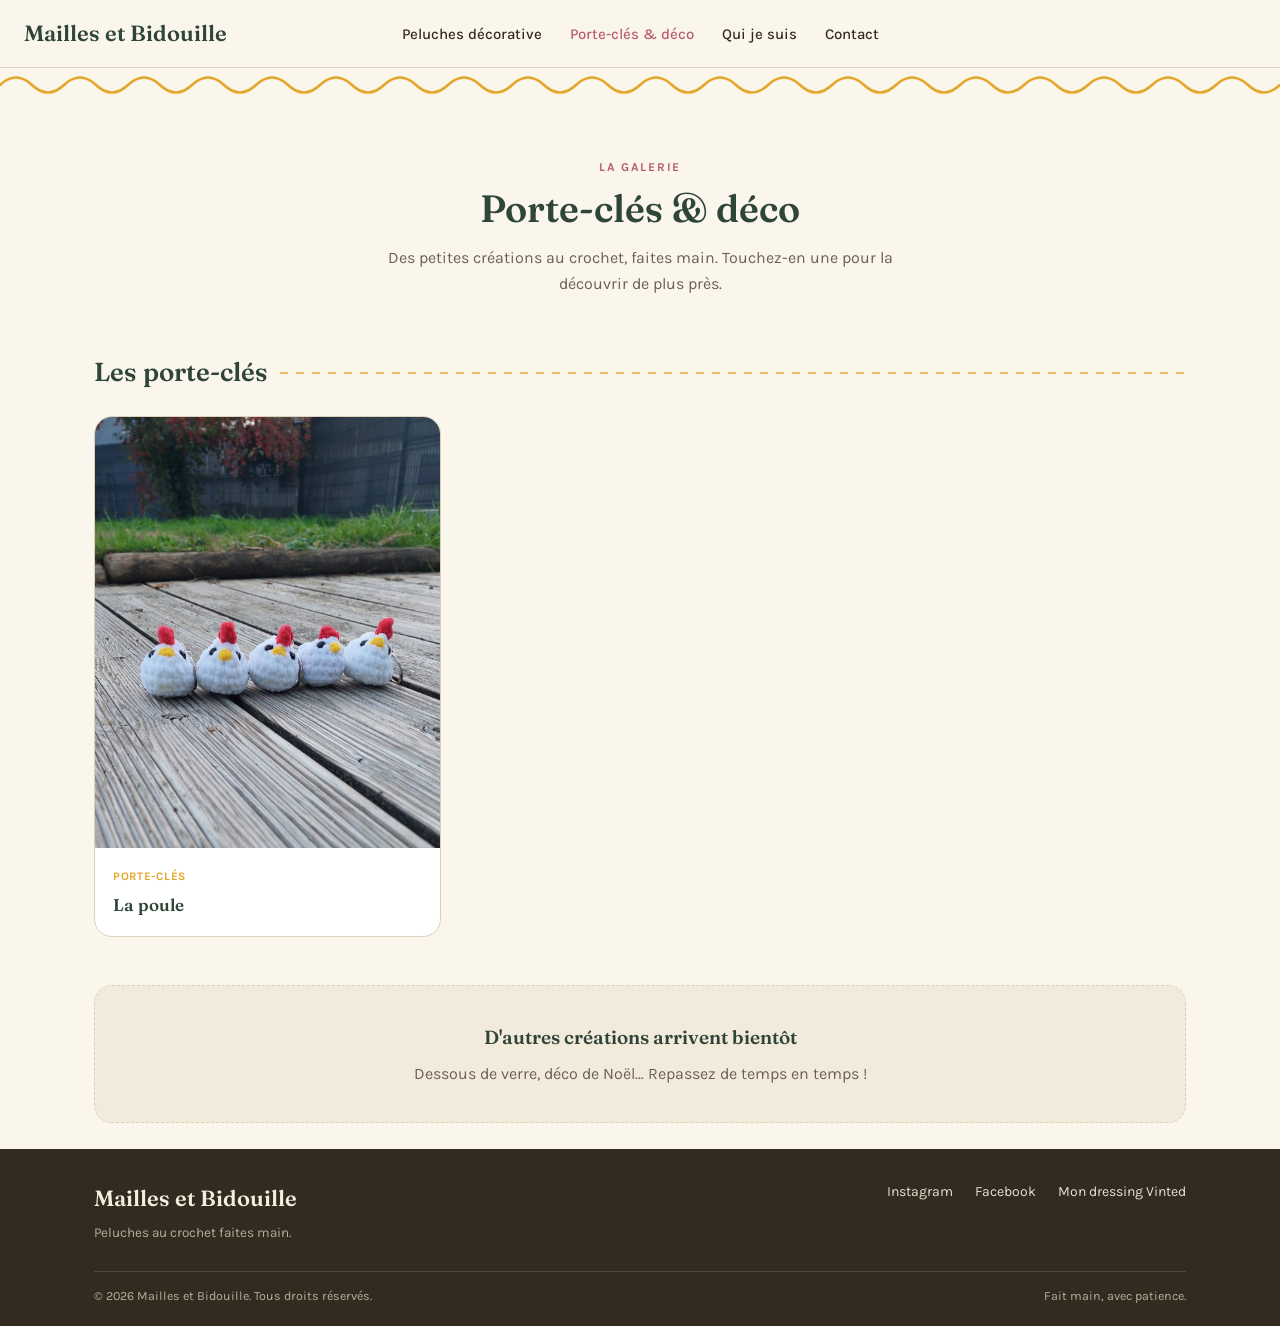
==== accessoires.html @ 217d14b4 "Add files via upload" ====
<!DOCTYPE html>
<html lang="fr">
<head>
<meta charset="UTF-8">
<meta name="viewport" content="width=device-width, initial-scale=1.0">
<title>Porte-clés & déco - Mailles et Bidouille</title>
<meta name="description" content="Les porte-clés et la déco au crochet de Mailles et Bidouille, faits main.">
<link rel="preconnect" href="https://fonts.googleapis.com">
<link rel="preconnect" href="https://fonts.gstatic.com" crossorigin>
<link href="https://fonts.googleapis.com/css2?family=Fraunces:ital,opsz,wght@0,9..144,400;0,9..144,600;1,9..144,500&family=Karla:wght@400;500;700&display=swap" rel="stylesheet">
<link rel="stylesheet" href="style.css">
</head>
<body>

<header>
  <div class="nav">
    <a href="index.html" class="logo">
      Mailles et Bidouille
    </a>
    <nav class="links">
    <a href="peluches.html">Peluches décorative</a>
    <a href="accessoires.html" class="active">Porte-clés &amp; déco</a>      
    <a href="index.html#atelier">Qui je suis</a>
      <a href="index.html#contact">Contact</a>
    </nav>
    <!--<a href="index.html#contact" class="nav-cta">Me contacter</a>-->
    <button class="burger" aria-label="Ouvrir le menu" aria-expanded="false" aria-controls="mobile-panel"><span></span><span></span><span></span></button>
  </div>
  <div class="mobile-panel" id="mobile-panel">
    <a href="peluches.html">Peluches décorative</a>
    <a href="accessoires.html">Porte-clés &amp; déco</a>
    <a href="index.html#atelier">Qui je suis</a>
    <a href="index.html#contact">Contact</a>
  </div>
</header>

<svg class="stitch-divider" viewBox="0 0 1200 34" preserveAspectRatio="none" aria-hidden="true">
  <path d="M0 17 Q 15 2, 30 17 T 60 17 T 90 17 T 120 17 T 150 17 T 180 17 T 210 17 T 240 17 T 270 17 T 300 17 T 330 17 T 360 17 T 390 17 T 420 17 T 450 17 T 480 17 T 510 17 T 540 17 T 570 17 T 600 17 T 630 17 T 660 17 T 690 17 T 720 17 T 750 17 T 780 17 T 810 17 T 840 17 T 870 17 T 900 17 T 930 17 T 960 17 T 990 17 T 1020 17 T 1050 17 T 1080 17 T 1110 17 T 1140 17 T 1170 17 T 1200 17"/>
</svg>

<main>
  <div class="page-head wrap">
    <span class="eyebrow">La galerie</span>
    <h1>Porte-clés & déco</h1>
    <p>Des petites créations au crochet, faites main. Touchez-en une pour la découvrir de plus près.</p>
  </div>

  <!-- La galerie est créée automatiquement à partir du fichier peluches-data.js -->
  <div id="gallery" data-categorie="accessoire"></div>

  <div class="wrap">
    <div class="soon-card">
      <h3>D'autres créations arrivent bientôt</h3>
      <p style="margin:6px 0 0;">Dessous de verre, déco de Noël… Repassez de temps en temps !</p>
    </div>
  </div>
  <br>
</main>

<footer>
  <div class="wrap">
    <div class="footer-top">
      <div>
        <a href="index.html" class="logo">
          Mailles et Bidouille
        </a>
        <p style="font-size:13.5px;color:#B7AF9C;margin-top:10px;max-width:34ch;">Peluches au crochet faites main.</p>
      </div>
      
      <div class="footer-social" data-social></div>
    </div>
    <div class="footer-bottom">
      <span>© 2026 Mailles et Bidouille. Tous droits réservés.</span>
      <span>Fait main, avec patience.</span>
    </div>
  </div>
</footer>

<script src="peluches-data.js"></script>
<script src="script.js"></script>
</body>
</html>
---- style.css ----
:root{
  --cream:#FAF6EC; --cream-2:#F2EBDC; --pine:#2F4538; --pine-light:#3F5B49;
  --mustard:#E3A72C; --berry:#B85C6B; --ink:#332A20; --ink-soft:#6B6053;
  --line:#DCD2BC; --radius:18px;
}
*{box-sizing:border-box;}
html{scroll-behavior:smooth;}
body{margin:0;background:var(--cream);color:var(--ink);font-family:'Karla',sans-serif;line-height:1.6;}
h1,h2,h3{font-family:'Fraunces',serif;font-weight:600;color:var(--pine);margin:0 0 0.5rem;}
a{color:inherit;text-decoration:none;}
img{max-width:100%;display:block;}
.wrap{max-width:1140px;margin:0 auto;padding:0 24px;}

/* --- header / nav --- */
header{position:sticky;top:0;z-index:50;background:rgba(250,246,236,0.92);backdrop-filter:blur(6px);border-bottom:1px solid var(--line);}
/*.nav{display:flex;align-items:center;justify-content:space-between;padding:16px 24px;}
*/
.nav{display:grid;grid-template-columns:1fr auto 1fr;align-items:center;padding:16px 24px;}
.logo{justify-self:start;}
.burger{grid-column:3;justify-self:end;}


.logo{font-family:'Fraunces',serif;font-weight:600;font-size:22px;color:var(--pine);display:flex;align-items:center;gap:8px;}
.logo svg{width:26px;height:26px;flex-shrink:0;}
nav.links{display:flex;gap:28px;font-size:15px;font-weight:500;align-items:center;}
nav.links a{position:relative;padding:4px 0;color:var(--ink);}
nav.links a.active{color:var(--berry);}
nav.links a:hover{color:var(--berry);}
.has-dropdown{position:relative;}
.dd-toggle{display:flex;align-items:center;gap:5px;cursor:pointer;}
.dd-toggle svg{width:11px;height:11px;transition:transform .15s ease;}
.has-dropdown:hover .dd-toggle svg{transform:rotate(180deg);}
.dropdown{position:absolute;top:100%;left:50%;transform:translateX(-50%);background:#fff;border:1px solid var(--line);border-radius:12px;padding:8px;min-width:180px;box-shadow:0 10px 24px rgba(51,42,32,0.1);opacity:0;visibility:hidden;translate:0 6px;transition:opacity .15s ease,visibility .15s ease,translate .15s ease;}
.has-dropdown:hover .dropdown{opacity:1;visibility:visible;translate:0 0;}
.dropdown a{display:flex;align-items:center;justify-content:space-between;padding:9px 12px;border-radius:8px;font-size:14.5px;}
.dropdown a:hover{background:var(--cream-2);color:var(--berry);}
.dropdown .soon{font-size:10.5px;color:var(--ink-soft);font-weight:700;text-transform:uppercase;letter-spacing:.04em;}
.nav-cta{background:var(--pine);color:var(--cream);padding:10px 20px;border-radius:999px;font-weight:700;font-size:14px;white-space:nowrap;}
.nav-cta:hover{background:var(--pine-light);}

/* --- mobile menu --- */
.burger{display:none;background:none;border:none;padding:6px;cursor:pointer;}
.burger span{display:block;width:22px;height:2px;background:var(--pine);margin:5px 0;border-radius:2px;transition:transform .2s ease,opacity .2s ease;}
.burger.open span:nth-child(1){transform:translateY(7px) rotate(45deg);}
.burger.open span:nth-child(2){opacity:0;}
.burger.open span:nth-child(3){transform:translateY(-7px) rotate(-45deg);}
.mobile-panel{display:none;flex-direction:column;gap:2px;padding:8px 24px 18px;border-bottom:1px solid var(--line);background:var(--cream);}
.mobile-panel.open{display:flex;}
.mobile-panel a{padding:12px 4px;font-size:15.5px;font-weight:500;border-bottom:1px solid var(--line);}
.mobile-panel a:last-child{border-bottom:none;}
.mobile-panel .soon{font-size:11px;color:var(--ink-soft);margin-left:6px;}

@media (max-width:760px){
  nav.links,.nav-cta{display:none;}
  .burger{display:block;}
}

/* --- stitch divider --- */
.stitch-divider{width:100%;height:34px;display:block;margin:0;}
.stitch-divider path{fill:none;stroke:var(--mustard);stroke-width:2.5;stroke-linecap:round;}

/* --- buttons --- */
.btn{display:inline-flex;align-items:center;gap:8px;padding:14px 26px;border-radius:999px;font-weight:700;font-size:15px;transition:transform .15s ease;}
.btn-primary{background:var(--pine);color:var(--cream);}
.btn-primary:hover{background:var(--pine-light);transform:translateY(-1px);}
.btn-secondary{background:transparent;color:var(--pine);border:1.5px solid var(--pine);}
.btn-secondary:hover{background:var(--cream-2);transform:translateY(-1px);}

/* --- hero --- */
.hero{padding:80px 0 60px;}
.hero .wrap{display:grid;grid-template-columns:1.1fr 0.9fr;gap:48px;align-items:center;}
.hero .eyebrow{text-transform:uppercase;letter-spacing:0.14em;font-size:12.5px;font-weight:700;color:var(--berry);margin-bottom:14px;display:block;}
.hero h1{font-size:48px;line-height:1.12;letter-spacing:-0.01em;}
.hero h1 em{font-style:italic;color:var(--berry);}
.hero p.lead{font-size:17px;color:var(--ink-soft);max-width:44ch;margin:18px 0 30px;}
.hero-actions{display:flex;gap:14px;flex-wrap:wrap;}
.hero-art{position:relative;aspect-ratio:1/1;border-radius:28px;background:linear-gradient(155deg,#EFE2C2,#E7D3B0);display:flex;align-items:center;justify-content:center;overflow:hidden;}
.hero-art img{width:100%;height:100%;object-fit:cover;object-position:center 40%;}
@media (max-width:820px){
  .hero{padding-top:48px;}
  .hero .wrap{grid-template-columns:1fr;}
  .hero h1{font-size:34px;}
  .hero-art{order:-1;aspect-ratio:16/10;}
}

/* --- section shells --- */
section{padding:64px 0;}
.section-head{max-width:640px;margin-bottom:40px;}
.section-head .eyebrow{text-transform:uppercase;letter-spacing:0.14em;font-size:12px;font-weight:700;color:var(--berry);display:block;margin-bottom:10px;}
.section-head h2{font-size:30px;}
.section-head p{color:var(--ink-soft);font-size:16px;}
.page-head{padding:56px 0 20px;text-align:center;}
.page-head .eyebrow{text-transform:uppercase;letter-spacing:.14em;font-size:12px;font-weight:700;color:var(--berry);display:block;margin-bottom:10px;}
.page-head h1{font-size:38px;line-height:1.15;}
@media (max-width:560px){ .page-head h1{font-size:30px;} }
.page-head p{color:var(--ink-soft);font-size:16px;max-width:52ch;margin:14px auto 0;}

/* --- about --- */
.about{background:var(--cream-2);}
.about .wrap{display:grid;grid-template-columns:0.85fr 1.15fr;gap:48px;align-items:center;}
.about-photo{aspect-ratio:4/5;border-radius:20px;background:#E4D6BC;display:flex;align-items:center;justify-content:center;color:var(--ink-soft);font-size:13px;border:1px solid var(--line);}
.about-text p{font-size:16px;color:var(--ink-soft);margin-bottom:16px;}
.about .wrap.solo{grid-template-columns:1fr;max-width:780px;}
.nav-cta{margin-left:16px;}
@media (max-width:820px){ .about .wrap{grid-template-columns:1fr;} }

/* --- creations / cards grid --- */
.grid-3{display:grid;grid-template-columns:repeat(3,1fr);gap:26px;}
.grid-2{display:grid;grid-template-columns:repeat(2,1fr);gap:28px;}
.card{background:#fff;border:1px solid var(--line);border-radius:var(--radius);overflow:hidden;}
.card-img{aspect-ratio:1/1;background:linear-gradient(160deg,#F0E4CB,#E3D2AF);display:flex;align-items:center;justify-content:center;color:var(--ink-soft);font-size:12.5px;text-align:center;padding:12px;}
.card-img img{width:100%;height:100%;object-fit:cover;}
.card-img.tall{aspect-ratio:4/5;padding:0;}
.card-img.tall img{object-position:center 40%;}
.card-img.tall img[src*="poulpe"]{object-position:center 15%;}
.card-img img[data-zoom]{cursor:zoom-in;}
.card-body.compact{padding:14px 18px 18px;}
.card-body.compact h3{font-size:17px;margin:4px 0 0;}

/* --- familles de la galerie --- */
.gallery-section{padding:36px 0 12px;}
.gallery-title{font-size:26px;margin-bottom:22px;display:flex;align-items:center;gap:12px;}
.gallery-title::after{content:"";flex:1;height:2px;background:repeating-linear-gradient(90deg,var(--mustard) 0 8px,transparent 8px 16px);opacity:.7;}

/* --- agrandissement photo --- */
.lightbox{position:fixed;inset:0;background:rgba(51,42,32,0.92);display:none;align-items:center;justify-content:center;padding:24px;z-index:100;cursor:zoom-out;}
.lightbox.open{display:flex;}
.lightbox img{max-width:100%;max-height:100%;object-fit:contain;border-radius:12px;}
.lightbox-close{position:absolute;top:14px;right:18px;background:none;border:none;color:#fff;font-size:38px;line-height:1;cursor:pointer;}
.card-body{padding:18px 20px 22px;}
.card-body .tag{font-size:11.5px;font-weight:700;letter-spacing:0.06em;text-transform:uppercase;color:var(--mustard);}
.card-body h3{font-size:19px;margin:6px 0 6px;}
.card-body p{font-size:14.5px;color:var(--ink-soft);margin:0 0 12px;}
@media (max-width:820px){ .grid-3{grid-template-columns:1fr 1fr;} }
@media (max-width:560px){ .grid-3,.grid-2{grid-template-columns:1fr;} }

.soon-card{background:var(--cream-2);border:1px dashed var(--line);border-radius:var(--radius);padding:36px;text-align:center;color:var(--ink-soft);margin-top:36px;}
.soon-card h3{color:var(--pine);font-size:19px;}

/* --- peluches banner --- */
.peluches{background:var(--pine);color:var(--cream);border-radius:28px;display:grid;grid-template-columns:1fr 1fr;overflow:hidden;}
.peluches-text{padding:56px;}
.peluches-text .eyebrow{color:var(--mustard);text-transform:uppercase;letter-spacing:.14em;font-size:12px;font-weight:700;}
.peluches-text h2{color:var(--cream);font-size:30px;margin:12px 0 14px;}
.peluches-text p{color:#D8DFD5;font-size:15.5px;margin-bottom:24px;max-width:42ch;}
.peluches-img{background:linear-gradient(155deg,#3F5B49,#324A3B);display:flex;align-items:center;justify-content:center;color:#C9D3C6;font-size:13px;}
.peluches-img img{width:100%;height:100%;object-fit:cover;}
@media (max-width:820px){ .peluches{grid-template-columns:1fr;} .peluches-img{aspect-ratio:16/9;} .peluches-text{padding:36px 28px;} }

/* --- steps --- */
.steps{display:grid;grid-template-columns:repeat(3,1fr);gap:32px;}
.step .stitch-mark{width:38px;height:38px;border-radius:50%;background:var(--cream-2);border:2px solid var(--mustard);display:flex;align-items:center;justify-content:center;font-family:'Fraunces',serif;font-weight:600;color:var(--pine);font-size:15px;margin-bottom:14px;}
.step h3{font-size:17px;margin-bottom:6px;}
.step p{font-size:14.5px;color:var(--ink-soft);margin:0;}
@media (max-width:760px){ .steps{grid-template-columns:1fr;gap:26px;} }

/* --- forms (page Commander) --- */
.form-card{background:#fff;border:1px solid var(--line);border-radius:var(--radius);padding:36px;max-width:640px;margin:0 auto;}
.field{margin-bottom:20px;}
.field label{display:block;font-size:13.5px;font-weight:700;color:var(--pine);margin-bottom:6px;}
.field input,.field select,.field textarea{
  width:100%;padding:12px 14px;border:1px solid var(--line);border-radius:10px;
  font-family:'Karla',sans-serif;font-size:15px;background:var(--cream);color:var(--ink);
}
.field textarea{resize:vertical;min-height:110px;}
.field input:focus,.field select:focus,.field textarea:focus{outline:2px solid var(--mustard);outline-offset:1px;}
.field .error{color:#B23A3A;font-size:13px;margin-top:5px;display:none;}
.field.has-error input,.field.has-error select,.field.has-error textarea{border-color:#B23A3A;}
.field.has-error .error{display:block;}
.form-note{font-size:13px;color:var(--ink-soft);margin-top:14px;}
.form-success,.form-fail{border-radius:12px;padding:16px 18px;margin-bottom:24px;font-size:14.5px;}
.form-success{background:#E7F0E5;color:#2C5233;border:1px solid #C7DDC3;}
.form-fail{background:#F7E3E3;color:#7A2A2A;border:1px solid #ECC5C5;}

/* --- footer --- */
footer{background:var(--ink);color:#E9E2D2;padding:48px 0 28px;}
.footer-top{display:flex;justify-content:space-between;flex-wrap:wrap;gap:28px;margin-bottom:32px;}
footer .logo{color:#F4EEDF;}
.footer-links{display:flex;gap:32px;flex-wrap:wrap;font-size:14px;}
.footer-links a:hover{color:var(--mustard);}
.footer-bottom{border-top:1px solid rgba(233,226,210,0.15);padding-top:20px;font-size:12.5px;color:#B7AF9C;display:flex;justify-content:space-between;flex-wrap:wrap;gap:8px;}

/* --- galerie : 2 colonnes sur téléphone pour ne pas trop défiler --- */
@media (max-width:560px){
  .grid-3.gallery{grid-template-columns:1fr 1fr;gap:12px;}
  .gallery .card-body.compact{padding:10px 12px 14px;}
  .gallery .card-body.compact h3{font-size:15px;}
  .gallery .card-body.compact .tag{font-size:10.5px;}
  .gallery-title{font-size:22px;}
}


/* =====================================================================
   Cartes cliquables, page « une peluche », mention -36 mois
   ===================================================================== */
a.card-link{display:block;color:inherit;transition:transform .15s ease,box-shadow .15s ease;}
a.card-link:hover{transform:translateY(-3px);box-shadow:0 10px 22px rgba(51,42,32,0.10);}
a.card-link:focus-visible{outline:3px solid var(--mustard);outline-offset:3px;}

.back-link{display:inline-block;margin:32px 0 18px;font-size:14.5px;font-weight:700;color:var(--pine);}
.back-link:hover{color:var(--berry);}

.detail{display:grid;grid-template-columns:1fr 1fr;gap:48px;align-items:start;padding-bottom:24px;}
.detail-main{aspect-ratio:4/5;border-radius:22px;overflow:hidden;background:var(--cream-2);border:1px solid var(--line);}
.detail-main img{width:100%;height:100%;object-fit:cover;cursor:zoom-in;}
.thumbs{display:flex;gap:10px;margin-top:12px;}
.thumb{width:72px;height:72px;padding:0;border-radius:12px;overflow:hidden;border:2px solid transparent;background:var(--cream-2);cursor:pointer;}
.thumb img{width:100%;height:100%;object-fit:cover;}
.thumb.active{border-color:var(--mustard);}
.thumb:focus-visible{outline:3px solid var(--mustard);outline-offset:2px;}

.detail-info .eyebrow{text-transform:uppercase;letter-spacing:.14em;font-size:12px;font-weight:700;color:var(--berry);display:block;margin-bottom:10px;}
.detail-info h1{font-size:36px;line-height:1.15;margin-bottom:16px;}
.detail-text{font-size:16.5px;color:var(--ink-soft);margin:0 0 18px;}
.detail-size{font-size:15px;margin:0 0 18px;}
.detail-handmade{font-size:14px;color:var(--ink-soft);margin:18px 0 24px;}

.notice{background:#FFF6DD;border:1px solid #EBD38B;border-radius:14px;padding:14px 18px;}
.notice strong{display:block;font-size:13px;letter-spacing:.04em;text-transform:uppercase;color:#7A5A0B;margin-bottom:4px;}
.notice p{margin:0;font-size:14.5px;color:#5B4510;}

.see-also{padding-top:36px;padding-bottom:56px;}
.detail-missing{text-align:center;padding:72px 24px;}
.detail-missing p{color:var(--ink-soft);margin-bottom:24px;}

/* .footer-notice{font-size:13px;color:#D9D1BE;border-top:1px solid rgba(233,226,210,0.15);padding-top:18px;margin:0 0 18px;} */

@media (max-width:820px){
  .detail{grid-template-columns:1fr;gap:28px;}
  .detail-info h1{font-size:30px;}
}

/* --- accueil : section « Ce que je fais » --- */
.about-sub{font-size:19px;margin:26px 0 8px;}
.about-note{font-size:14px;color:#7A5A0B;background:#FFF6DD;border:1px solid #EBD38B;border-radius:12px;padding:10px 14px;display:inline-block;}

/* --- page peluche sur téléphone : 2 suggestions suffisent (évite une carte orpheline) --- */
@media (max-width:560px){
  .see-also .card:nth-child(3){display:none;}
}


.footer-social{display:flex;gap:22px;flex-wrap:wrap;font-size:14px;margin-top:14px;}
.footer-social a:hover{color:var(--mustard);}

/* --- bouton copier le mail --- */
.mail-row{display:flex;align-items:center;gap:12px;flex-wrap:wrap;margin:14px 0 0;}
.mail-text{font-weight:700;color:var(--pine);}
.copy-btn{font-family:'Karla',sans-serif;font-size:13.5px;font-weight:700;color:var(--pine);background:transparent;border:1.5px solid var(--pine);border-radius:999px;padding:6px 16px;cursor:pointer;transition:background .15s ease;}
.copy-btn:hover{background:var(--cream-2);}
.copy-btn.done{background:#E7F0E5;border-color:#2C5233;color:#2C5233;}


/* --- espaces resserrés --- */
/* .vinted-section{padding-bottom:30px;}
#contact{padding-top:0;padding-bottom:40px;}
footer{padding:36px 0 22px;}
.footer-top{margin-bottom:18px;}
.footer-social{margin-top:0;} */

.vinted-section{padding-bottom:30px;}
#contact{padding-top:0;padding-bottom:40px;}

/* --- footer resserré  --- */
footer{padding:32px 0 20px;}
.footer-top{margin-bottom:14px;gap:10px 28px;}
.footer-top p{margin-top:6px !important;}
.footer-social{margin-top:0;gap:8px 22px;}
.footer-notice{padding-top:14px;margin:0 0 14px;}
.footer-bottom{padding-top:14px;}
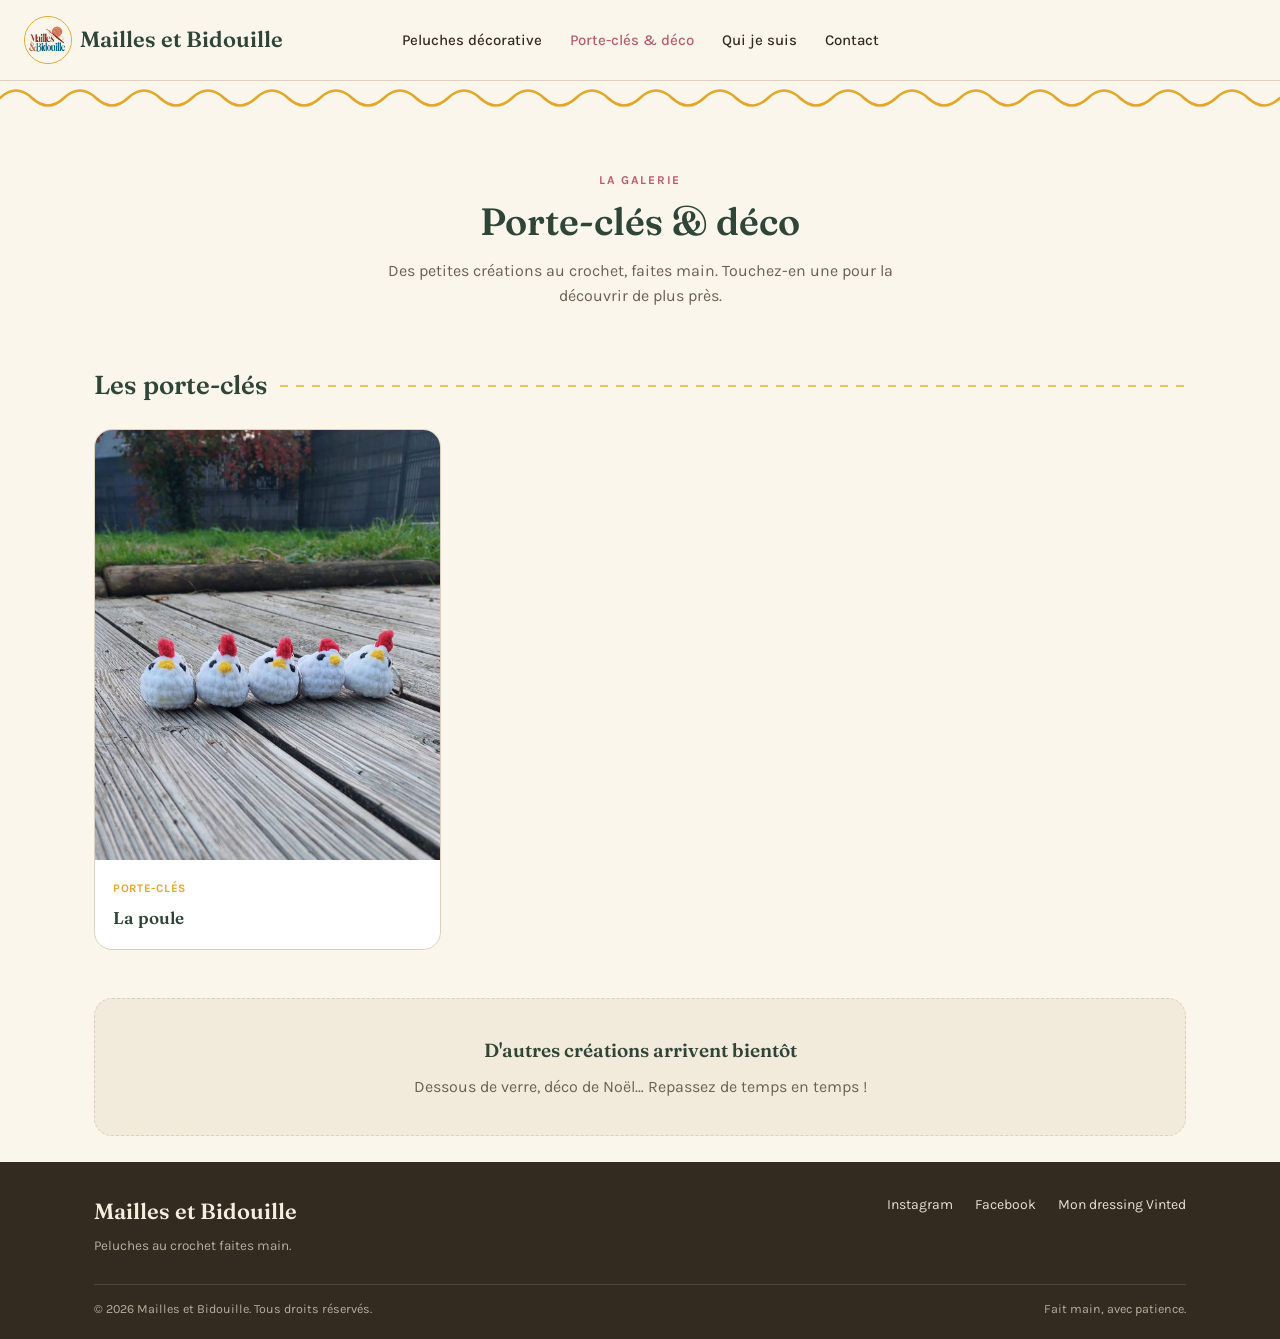
==== commit e1c3c760: "Add files via upload" ====
--- a/accessoires.html
+++ b/accessoires.html
@@ -7,6 +7,7 @@
 <meta name="description" content="Les porte-clés et la déco au crochet de Mailles et Bidouille, faits main.">
 <link rel="preconnect" href="https://fonts.googleapis.com">
 <link rel="preconnect" href="https://fonts.gstatic.com" crossorigin>
+<link rel="icon" href="images/favicon.png">
 <link href="https://fonts.googleapis.com/css2?family=Fraunces:ital,opsz,wght@0,9..144,400;0,9..144,600;1,9..144,500&family=Karla:wght@400;500;700&display=swap" rel="stylesheet">
 <link rel="stylesheet" href="style.css">
 </head>
@@ -15,7 +16,8 @@
 <header>
   <div class="nav">
     <a href="index.html" class="logo">
-      Mailles et Bidouille
+        <img src="images/logo-rond.png" alt="" class="logo-img">
+        Mailles et Bidouille
     </a>
     <nav class="links">
     <a href="peluches.html">Peluches décorative</a>
--- a/style.css
+++ b/style.css
@@ -21,7 +21,21 @@
 
 
 .logo{font-family:'Fraunces',serif;font-weight:600;font-size:22px;color:var(--pine);display:flex;align-items:center;gap:8px;}
-.logo svg{width:26px;height:26px;flex-shrink:0;}
+/* .logo svg{width:26px;height:26px;flex-shrink:0;} */
+
+/* .logo-img{
+  width:44px;
+  height:44px;
+  flex-shrink:0;
+} */
+.logo-img{
+  width:48px;
+  height:48px;
+  flex-shrink:0;
+  border-radius:50%;
+  border:1.5px solid var(--mustard);
+}
+
 nav.links{display:flex;gap:28px;font-size:15px;font-weight:500;align-items:center;}
 nav.links a{position:relative;padding:4px 0;color:var(--ink);}
 nav.links a.active{color:var(--berry);}
@@ -267,4 +281,8 @@
 .footer-top p{margin-top:6px !important;}
 .footer-social{margin-top:0;gap:8px 22px;}
 .footer-notice{padding-top:14px;margin:0 0 14px;}
-.footer-bottom{padding-top:14px;}+.footer-bottom{padding-top:14px;}
+
+.detail-credit{font-size:14px;color:var(--ink-soft);margin:0 0 18px;}
+.detail-credit a{text-decoration:underline;}
+.detail-credit a:hover{color:var(--berry);}
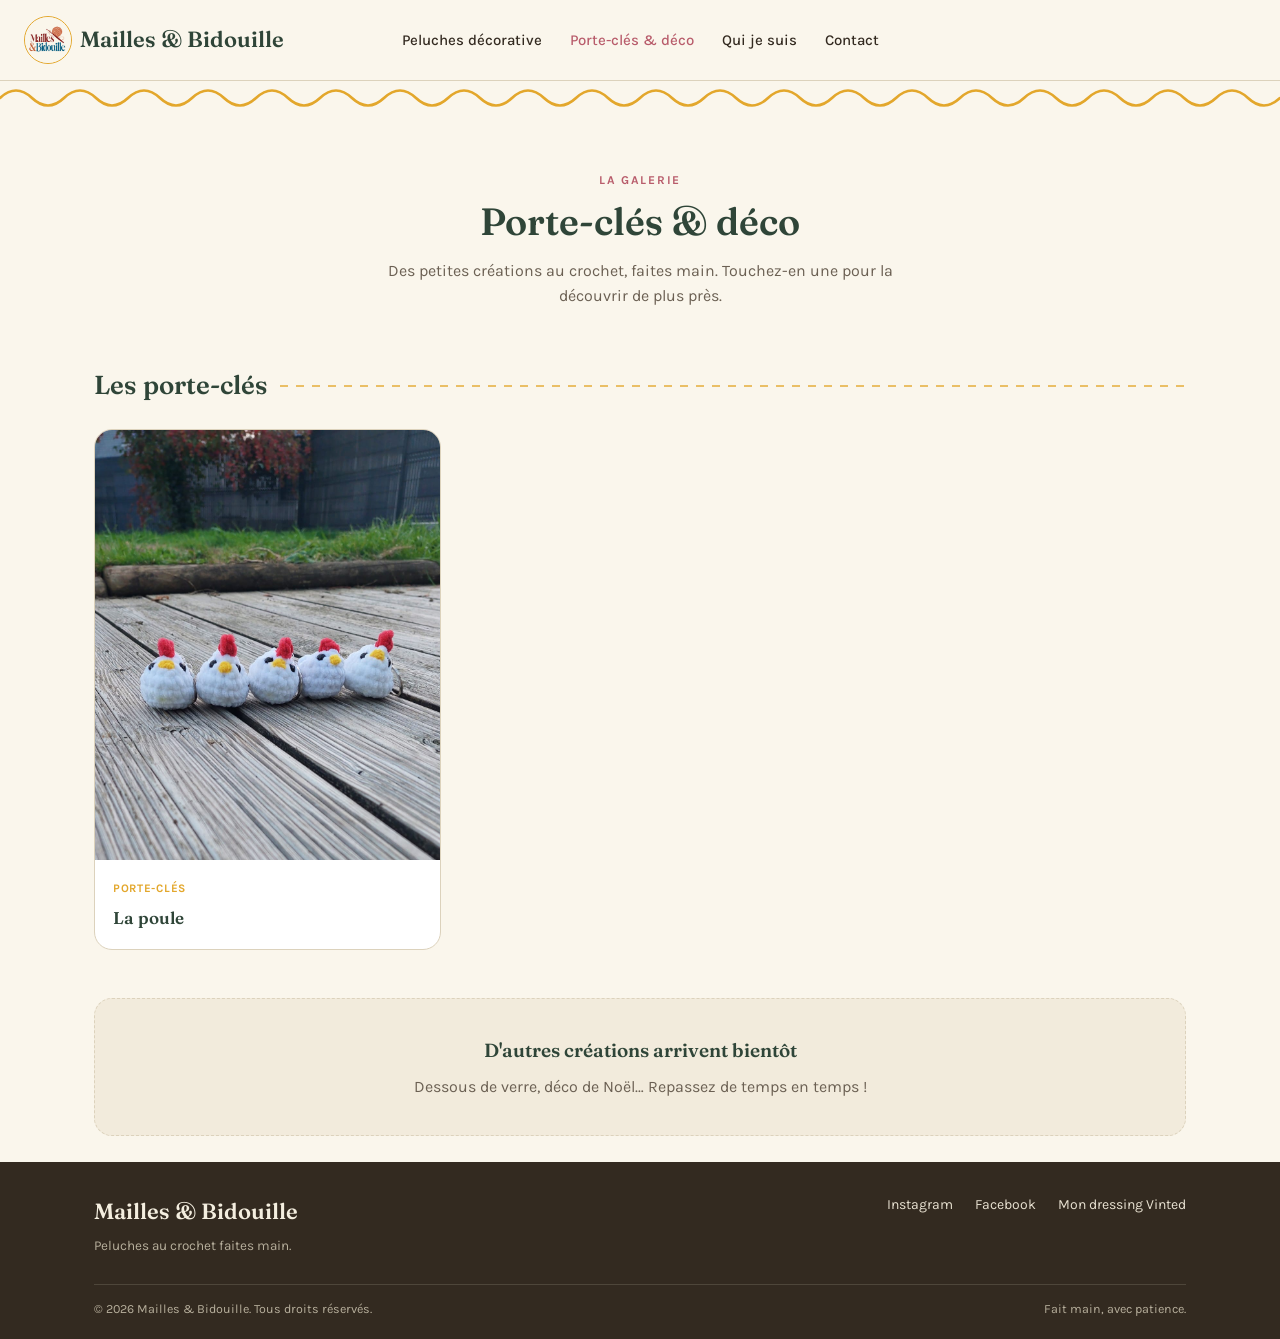
==== commit e45b7ae5: "Update accessoires.html" ====
--- a/accessoires.html
+++ b/accessoires.html
@@ -3,7 +3,7 @@
 <head>
 <meta charset="UTF-8">
 <meta name="viewport" content="width=device-width, initial-scale=1.0">
-<title>Porte-clés & déco - Mailles et Bidouille</title>
+<title>Porte-clés & déco - Mailles & Bidouille</title>
 <meta name="description" content="Les porte-clés et la déco au crochet de Mailles et Bidouille, faits main.">
 <link rel="preconnect" href="https://fonts.googleapis.com">
 <link rel="preconnect" href="https://fonts.gstatic.com" crossorigin>
@@ -17,7 +17,7 @@
   <div class="nav">
     <a href="index.html" class="logo">
         <img src="images/logo-rond.png" alt="" class="logo-img">
-        Mailles et Bidouille
+        Mailles & Bidouille
     </a>
     <nav class="links">
     <a href="peluches.html">Peluches décorative</a>
@@ -64,7 +64,7 @@
     <div class="footer-top">
       <div>
         <a href="index.html" class="logo">
-          Mailles et Bidouille
+          Mailles & Bidouille
         </a>
         <p style="font-size:13.5px;color:#B7AF9C;margin-top:10px;max-width:34ch;">Peluches au crochet faites main.</p>
       </div>
@@ -72,7 +72,7 @@
       <div class="footer-social" data-social></div>
     </div>
     <div class="footer-bottom">
-      <span>© 2026 Mailles et Bidouille. Tous droits réservés.</span>
+      <span>© 2026 Mailles & Bidouille. Tous droits réservés.</span>
       <span>Fait main, avec patience.</span>
     </div>
   </div>
--- a/style.css
+++ b/style.css
@@ -109,6 +109,11 @@
 @media (max-width:560px){ .page-head h1{font-size:30px;} }
 .page-head p{color:var(--ink-soft);font-size:16px;max-width:52ch;margin:14px auto 0;}
 
+/* Permet au titre de la section Contact de s'élargir pour tenir sur une seule ligne */
+#contact .section-head {
+  max-width: 900px; /* Tu peux ajuster cette valeur si besoin */
+}
+
 /* --- about --- */
 .about{background:var(--cream-2);}
 .about .wrap{display:grid;grid-template-columns:0.85fr 1.15fr;gap:48px;align-items:center;}
@@ -285,4 +290,14 @@
 
 .detail-credit{font-size:14px;color:var(--ink-soft);margin:0 0 18px;}
 .detail-credit a{text-decoration:underline;}
-.detail-credit a:hover{color:var(--berry);}+.detail-credit a:hover{color:var(--berry);}
+
+
+
+/* --- apparition des blocs au défilement --- */
+@keyframes rise{
+  from{opacity:0;transform:translateY(24px);}
+  to{opacity:1;transform:none;}
+}
+.js-reveal .reveal{opacity:0;}
+.js-reveal .reveal.is-visible{animation:rise .7s ease both;}
